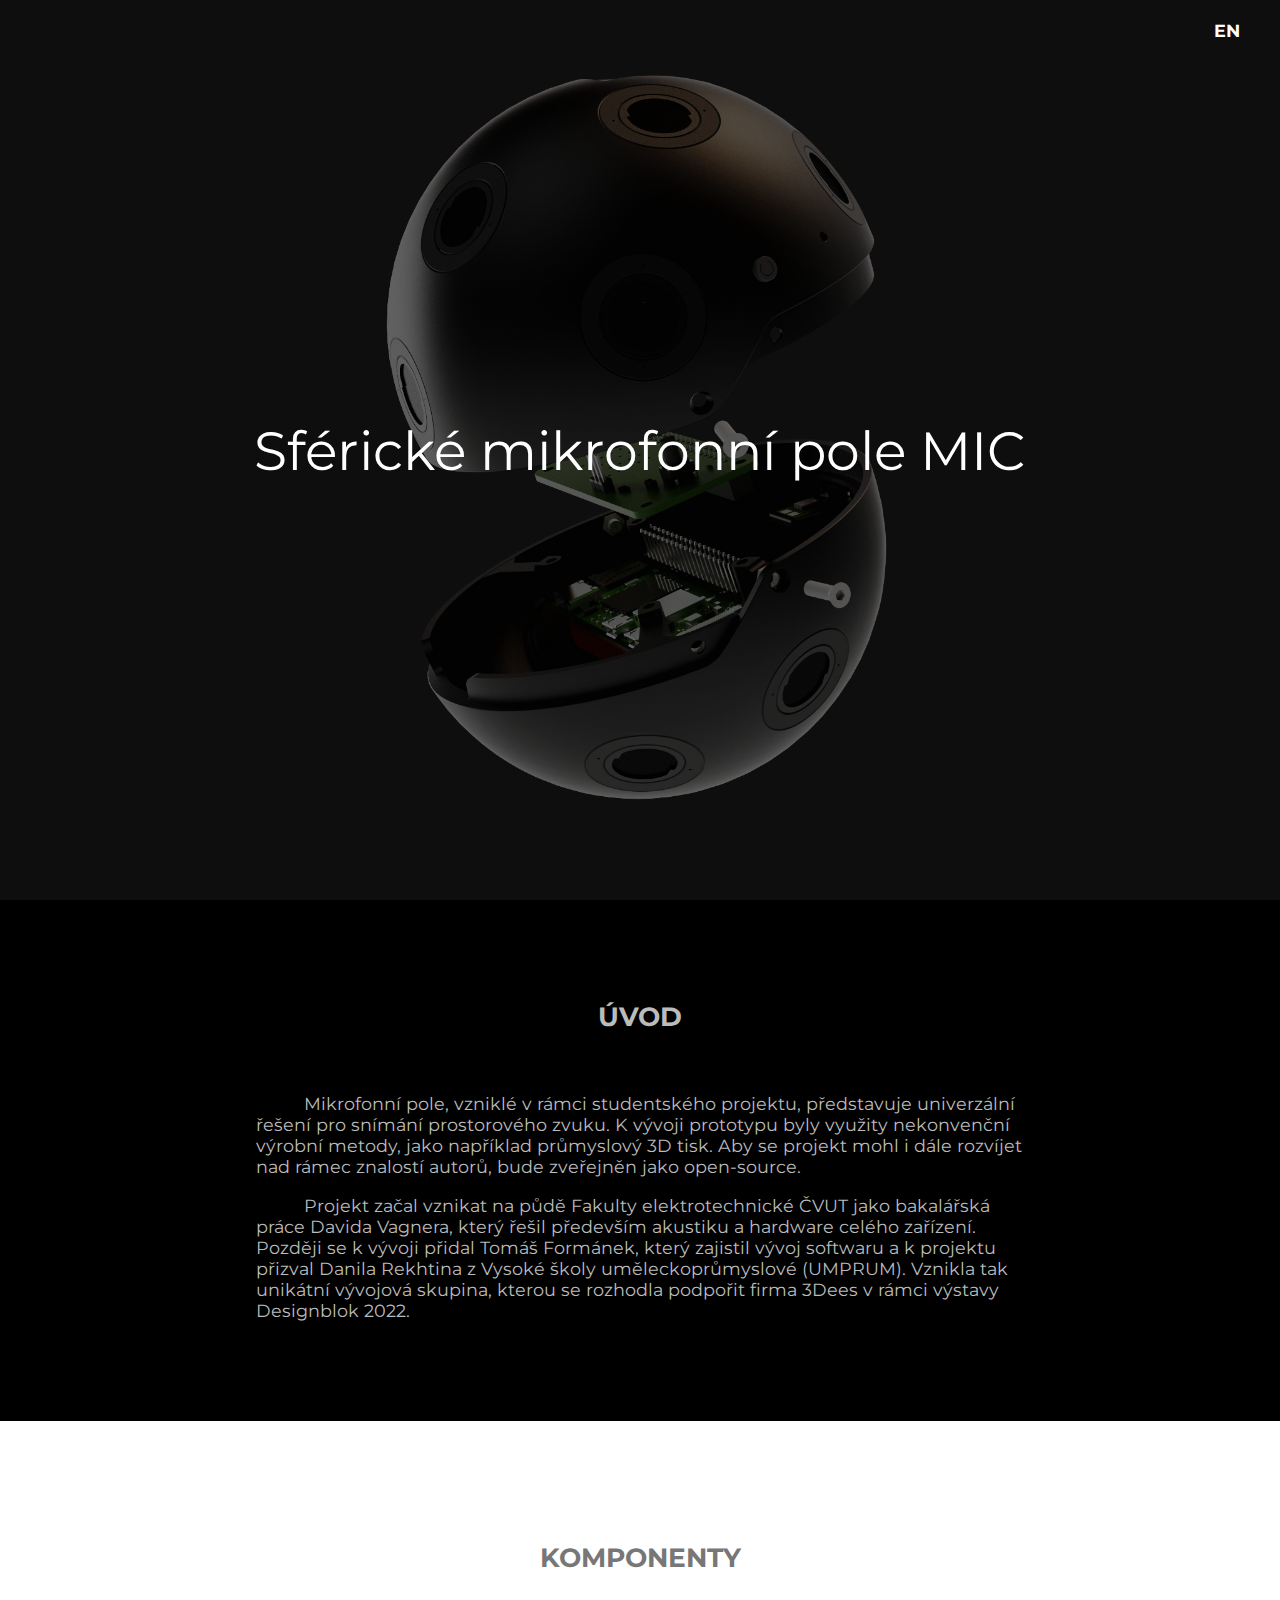
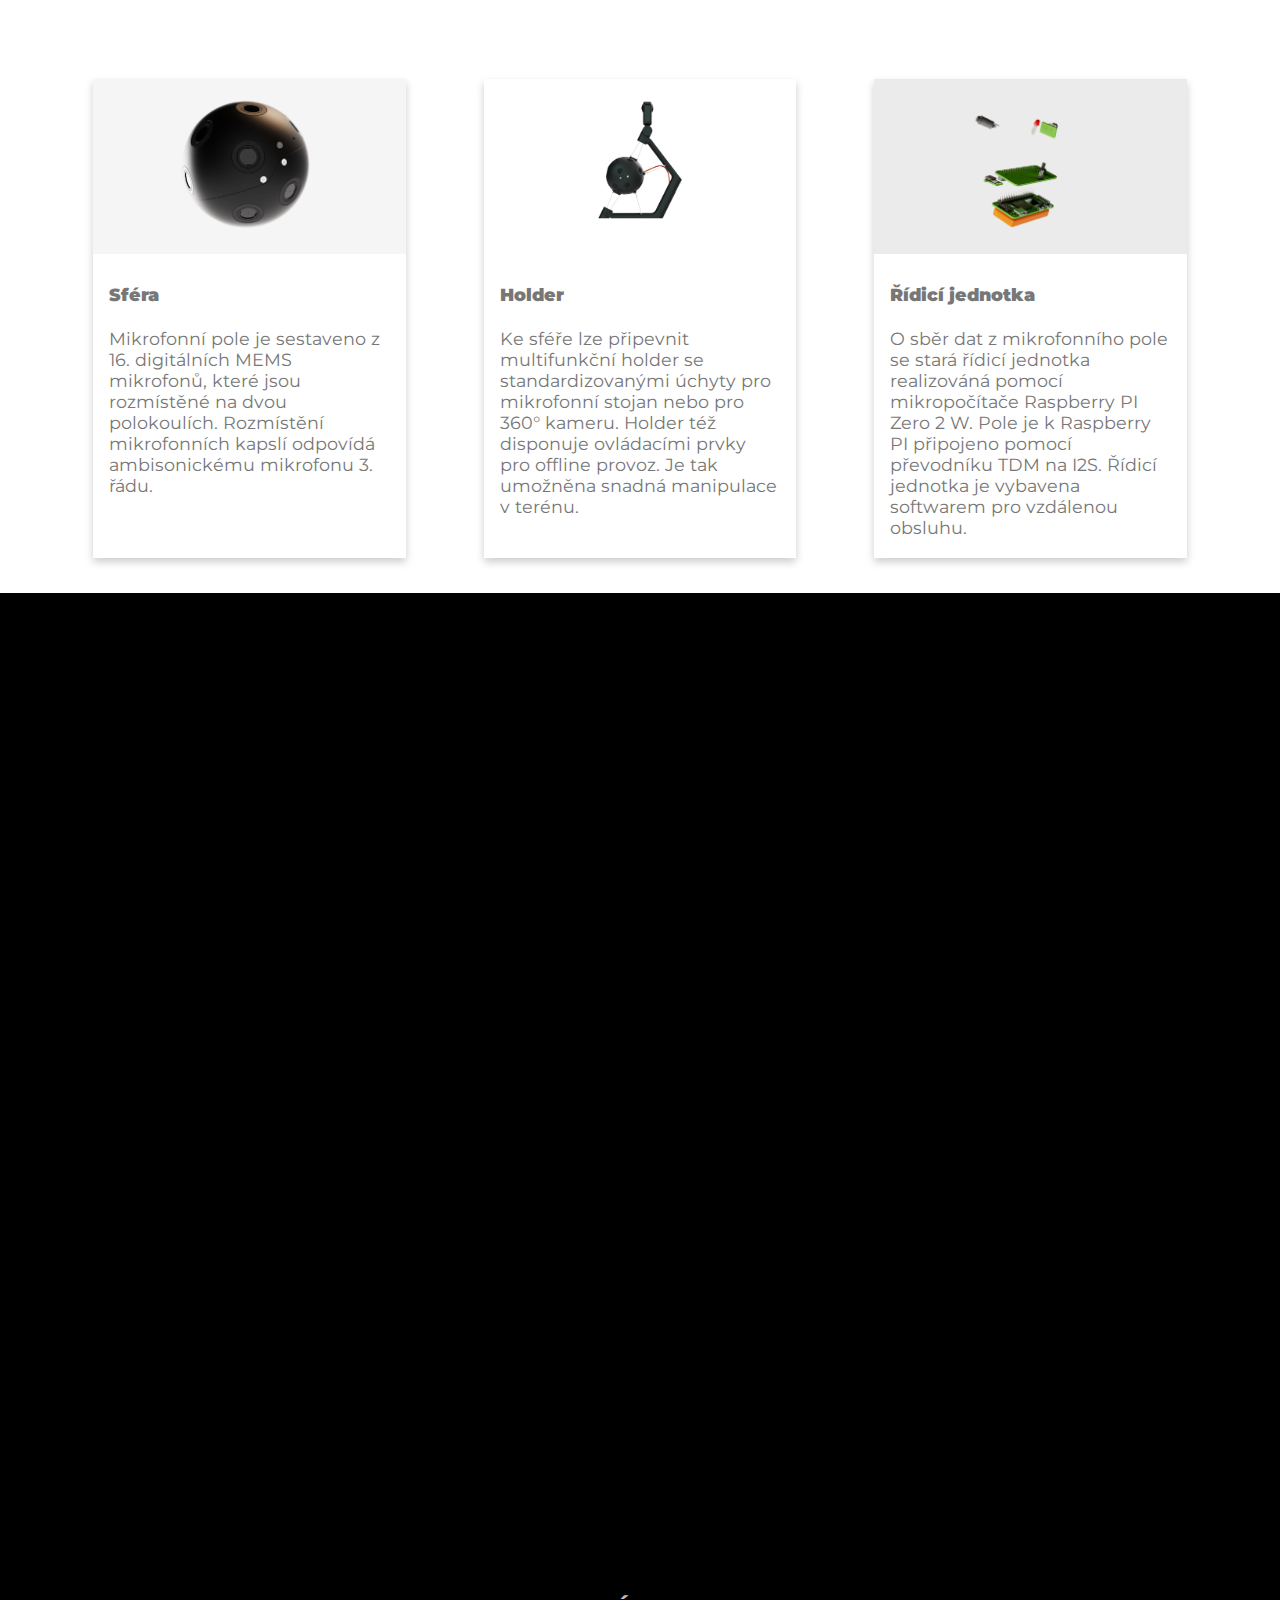
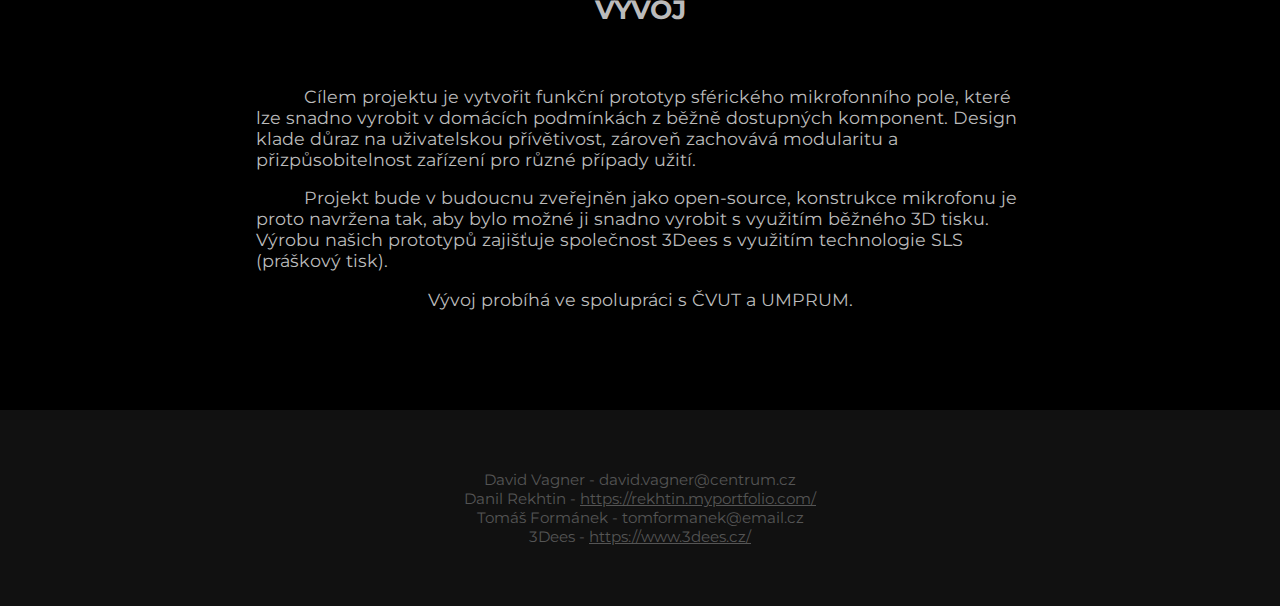
==== index.html @ e0c9b629 "website upload" ====
<!DOCTYPE html>
<html lang="cs">
    <head>
        <meta charset="UTF-8">
        <meta name="viewport" content="width=device-width, initial-scale=1">
        <link rel="icon" type="image/x-icon" href="favicon.ico">
        <link rel="stylesheet" href="styles.css">
        <title>
            MIC          
        </title>
    </head>
    <body>

        <div class="showcase parallax">
            <a href="index_en.html" style="text-decoration: none; color:white; position:absolute; right: 40px; top: 20px;" ><b>EN</b></a>
            <div class="caption">
                <div class="captionbox" style="color: white;">Sférické mikrofonní pole MIC</div>
            </div>
        </div>


        <section id="introduction" class="innersection textsection">
            <h2>Úvod</h2>
            <p>
                Mikrofonní pole, vzniklé v rámci studentského projektu, představuje univerzální řešení pro snímání prostorového zvuku. 
                K vývoji prototypu byly využity nekonvenční výrobní metody, jako například průmyslový 3D tisk. Aby se projekt mohl i dále rozvíjet nad rámec znalostí autorů, bude zveřejněn jako open-source.
            </p>
            <p>
                Projekt začal vznikat na půdě Fakulty elektrotechnické ČVUT jako bakalářská práce Davida Vagnera, který řešil především akustiku a hardware celého zařízení. 
                Později se k vývoji přidal Tomáš Formánek, který zajistil vývoj softwaru a k projektu přizval Danila Rekhtina z Vysoké školy uměleckoprůmyslové (UMPRUM). 
                Vznikla tak unikátní vývojová skupina, kterou se rozhodla podpořit firma 3Dees v rámci výstavy Designblok 2022.
            </p>
        </section>


        <section id="description" class="cardsection">
            <div class="innersection textsection">

            </div>
            <h2>Komponenty</h2>
            <div class="cardboard">

                <div class="card">
                    <img src="tilepic1.jpg" alt="Sféra" style="width:100%">
                    <div class="container">
                        <h4><b>Sféra</b></h4>
                        <p>
                            Mikrofonní pole je sestaveno z 16. digitálních MEMS mikrofonů, které jsou rozmístěné na dvou polokoulích. 
                            Rozmístění mikrofonních kapslí odpovídá ambisonickému mikrofonu 3. řádu.
                        </p>
                    </div>
                </div>

                <div class="card">
                    <img src="tilepic2.jpg" alt="Holder" style="width:100%">
                    <div class="container">
                        <h4><b>Holder</b></h4>
                        <p>
                            Ke sféře lze připevnit multifunkční holder se standardizovanými úchyty pro mikrofonní stojan nebo pro 360° kameru. 
                            Holder též disponuje ovládacími prvky pro offline provoz. Je tak umožněna snadná manipulace v terénu.
                        </p>
                    </div>
                </div>

                <div class="card">
                    <img src="tilepic3.jpg" alt="Řídicí jednotka" style="width:100%">
                    <div class="container">
                        <h4><b>Řídicí jednotka</b></h4>
                        <p>
                            O sběr dat z mikrofonního pole se stará řídicí jednotka realizováná pomocí mikropočítače Raspberry PI Zero 2 W. 
                            Pole je k Raspberry PI připojeno pomocí převodníku TDM na I2S.
                            Řídicí jednotka je vybavena softwarem pro vzdálenou obsluhu.
                    
                        </p>
                    </div>
                </div>

            </div>

        </section>

        <div class="middlepic parallax ">
            <div class="caption">
                <div class="captionbox"></div>
            </div>
        </div>


 

        <section id="development" class="innersection textsection">
            <h2>Vývoj</h2>
            <p>
                Cílem projektu je vytvořit funkční prototyp sférického mikrofonního pole, které lze snadno vyrobit v domácích podmínkách z běžně dostupných komponent.
                Design klade důraz na uživatelskou přívětivost, zároveň zachovává modularitu a přizpůsobitelnost zařízení pro různé případy užití.             
            </p>
            <p>
                Projekt bude v budoucnu zveřejněn jako open-source,
                konstrukce mikrofonu je proto navržena tak, aby bylo možné ji snadno vyrobit s využitím běžného 3D tisku.
                Výrobu našich prototypů zajišťuje společnost 3Dees s využitím technologie SLS (práškový tisk). 

            </p>
            <div style="text-align: center;">
                <span >Vývoj probíhá ve spolupráci s ČVUT a UMPRUM. </span>
            </div>

  
        </section>

        <footer class="textsection">
            <p style="text-indent: 0px; text-align:center; padding-top: 60px; padding-bottom: 60px; color: #555; font-size: 0.9rem;">
                David Vagner - david.vagner@centrum.cz
<br/>
                Danil Rekhtin - <a href="https://rekhtin.myportfolio.com/">https://rekhtin.myportfolio.com/</a>
<br/>
                Tomáš Formánek - tomformanek@email.cz
<br/>
                3Dees - <a href="https://www.3dees.cz/">https://www.3dees.cz/</a>
</p>

        </footer>
    </body>
</html>
---- styles.css ----
@font-face {
  font-family: 'Montseratt'; 
  src: url('Montserrat-VariableFont_wght.ttf'); 
}

.card {
    box-shadow: 0 4px 8px 0 rgba(0,0,0,0.2);
    transition: 0.3s;
    width: 25%;
    background-color: white;
    min-width: 200px;
    margin-top: 30px;
  }

  .card p{
    text-indent: 0ch;
  }
  
  .card:hover {
    box-shadow: 0 8px 20px 0 rgba(0, 0, 0, 0.2);
  }
  
  .container {
    padding: 2px 16px;
  }

  .cardboard{
    display:flex;
    flex-direction: row;
    justify-content: space-evenly;
    padding: 15px;
  }

  
  .textsection{
    padding: 0% 20%;
  }

  @media (max-width: 820px) {
    .cardboard{
      display:flex;
      flex-direction: column;
      align-items: center;
      padding: 15px;
    }
    .card {
      box-shadow: 0 4px 8px 0 rgba(0,0,0,0.2);
      transition: 0.3s;
      width: 100%;
      max-width: 350px;
      background-color: white;
    }
    .textsection{
      padding: 0% 5%;
    }
  }

.cardsection{
    padding: 20px 0px;
    color: #777;
    background-color: white;
}

.showcase {

   background: linear-gradient( rgba(0, 0, 0, 0.6), rgba(0, 0, 0, 0.6) ), url('titlepic.jpg');
}

.middlepic{
  background-image: url("interpic.jpg");
}

.parallax{
  height: 100%; 
  background-attachment: fixed;
  background-position: center;
  background-repeat: no-repeat;
  background-size: cover;
}

  body, html {
    height: 100%;
    margin: 0;
    font: 1.05rem "Montseratt", sans-serif;
    color: #bbb;
    background-color: #000;
  }
  
  footer{
    background-color: #111;
    color: #777;
    font-size: 0.85rem;
  }

  .caption {
    position: relative;
    left: 0;
    top: 50%;
    -ms-transform: translateY(-50%);
    transform: translateY(-50%);
    width: 100%;
    text-align: center;
  }
  
  .captionbox {
    color: #fff;
    padding: 18px;
    font-size: 3.2rem;
    max-width: 800px;
    margin-left: auto;
    margin-right: auto;
  }

  #topbar {
    z-index:1;
    overflow: hidden;
    height: 5%;
    background-color: #111;
    position: fixed; 
    top: 0; 
    width: 100%; 
  }

  #logo{
    height: 100%;
    margin-left: 1%;
  }

  .innersection{
    margin: 100px 0px;
  }


  h2{
    text-align: center;
    margin-bottom: 60px;
    text-transform: uppercase;
  }

  p{
    text-indent: 4ch;
  }

  li{
    margin-bottom: 30px;
  }

  a{
    color:#555;
    text-decoration: underline;
  }
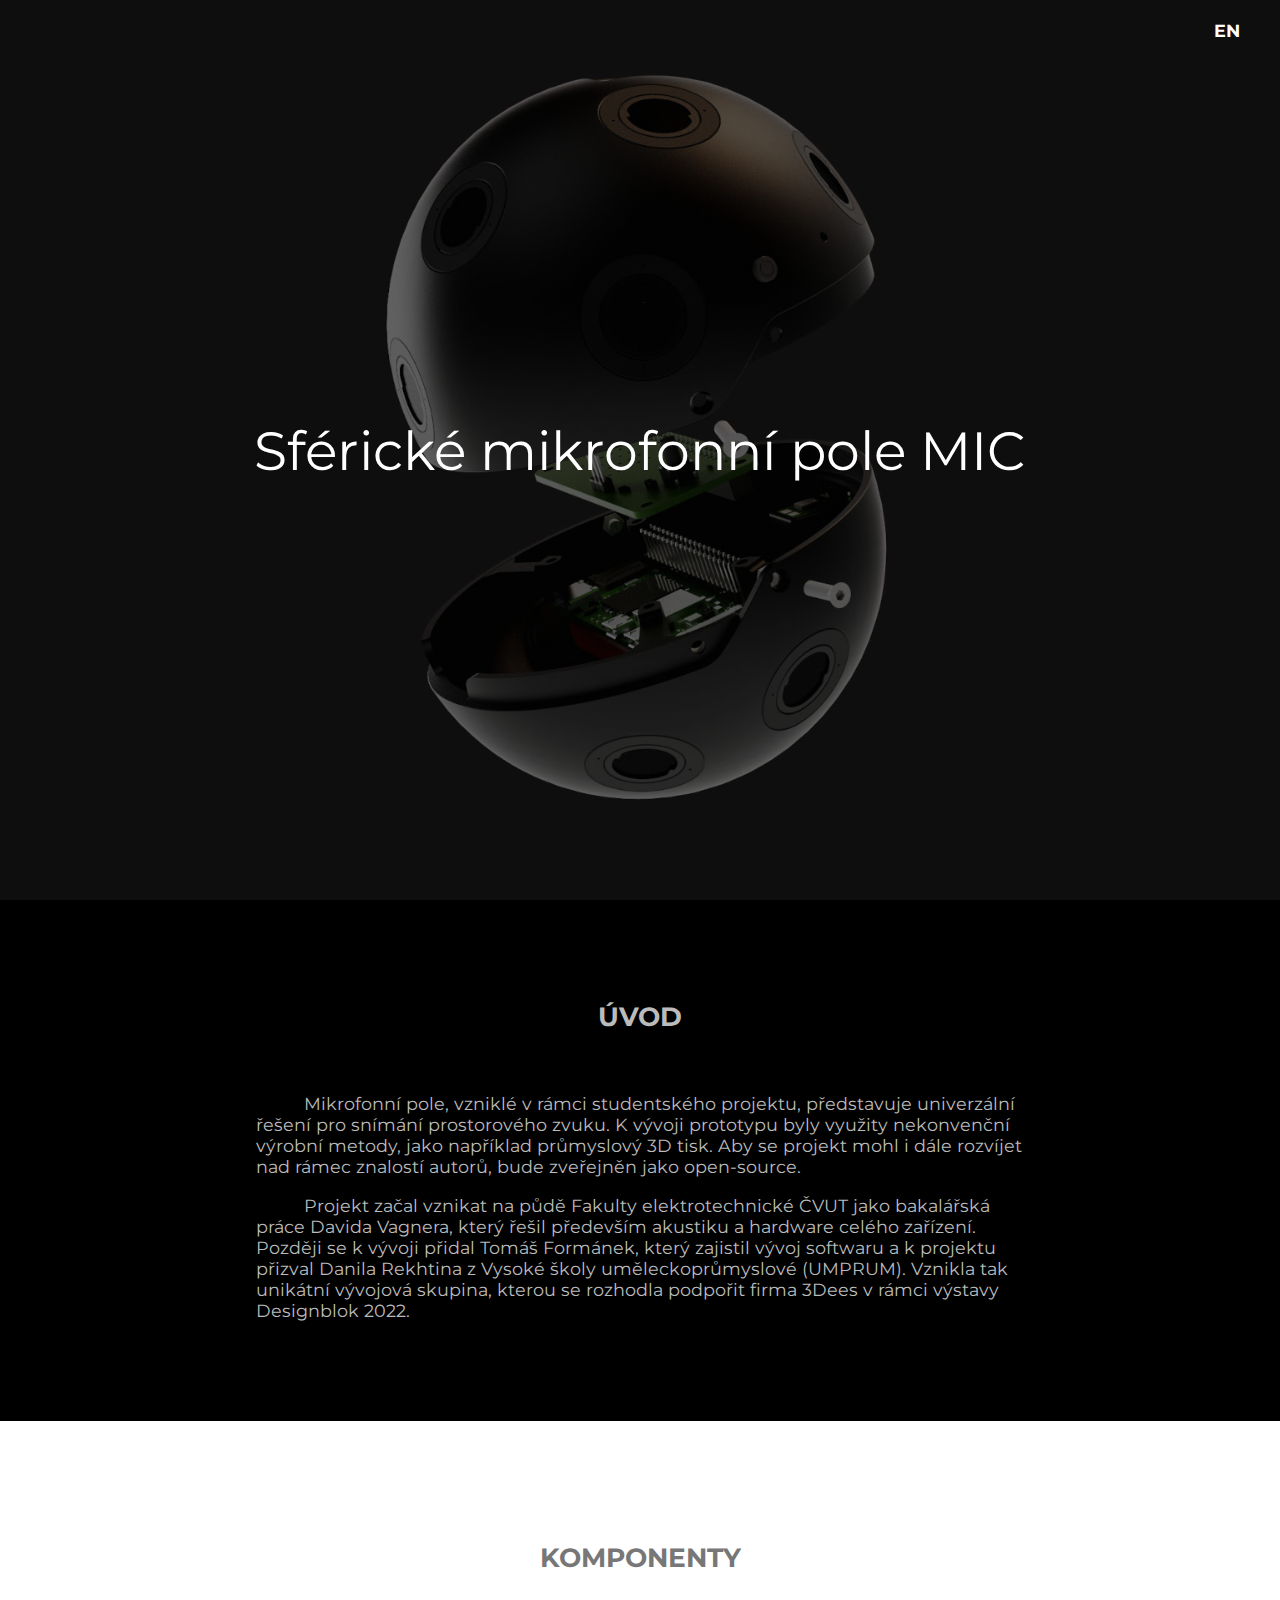
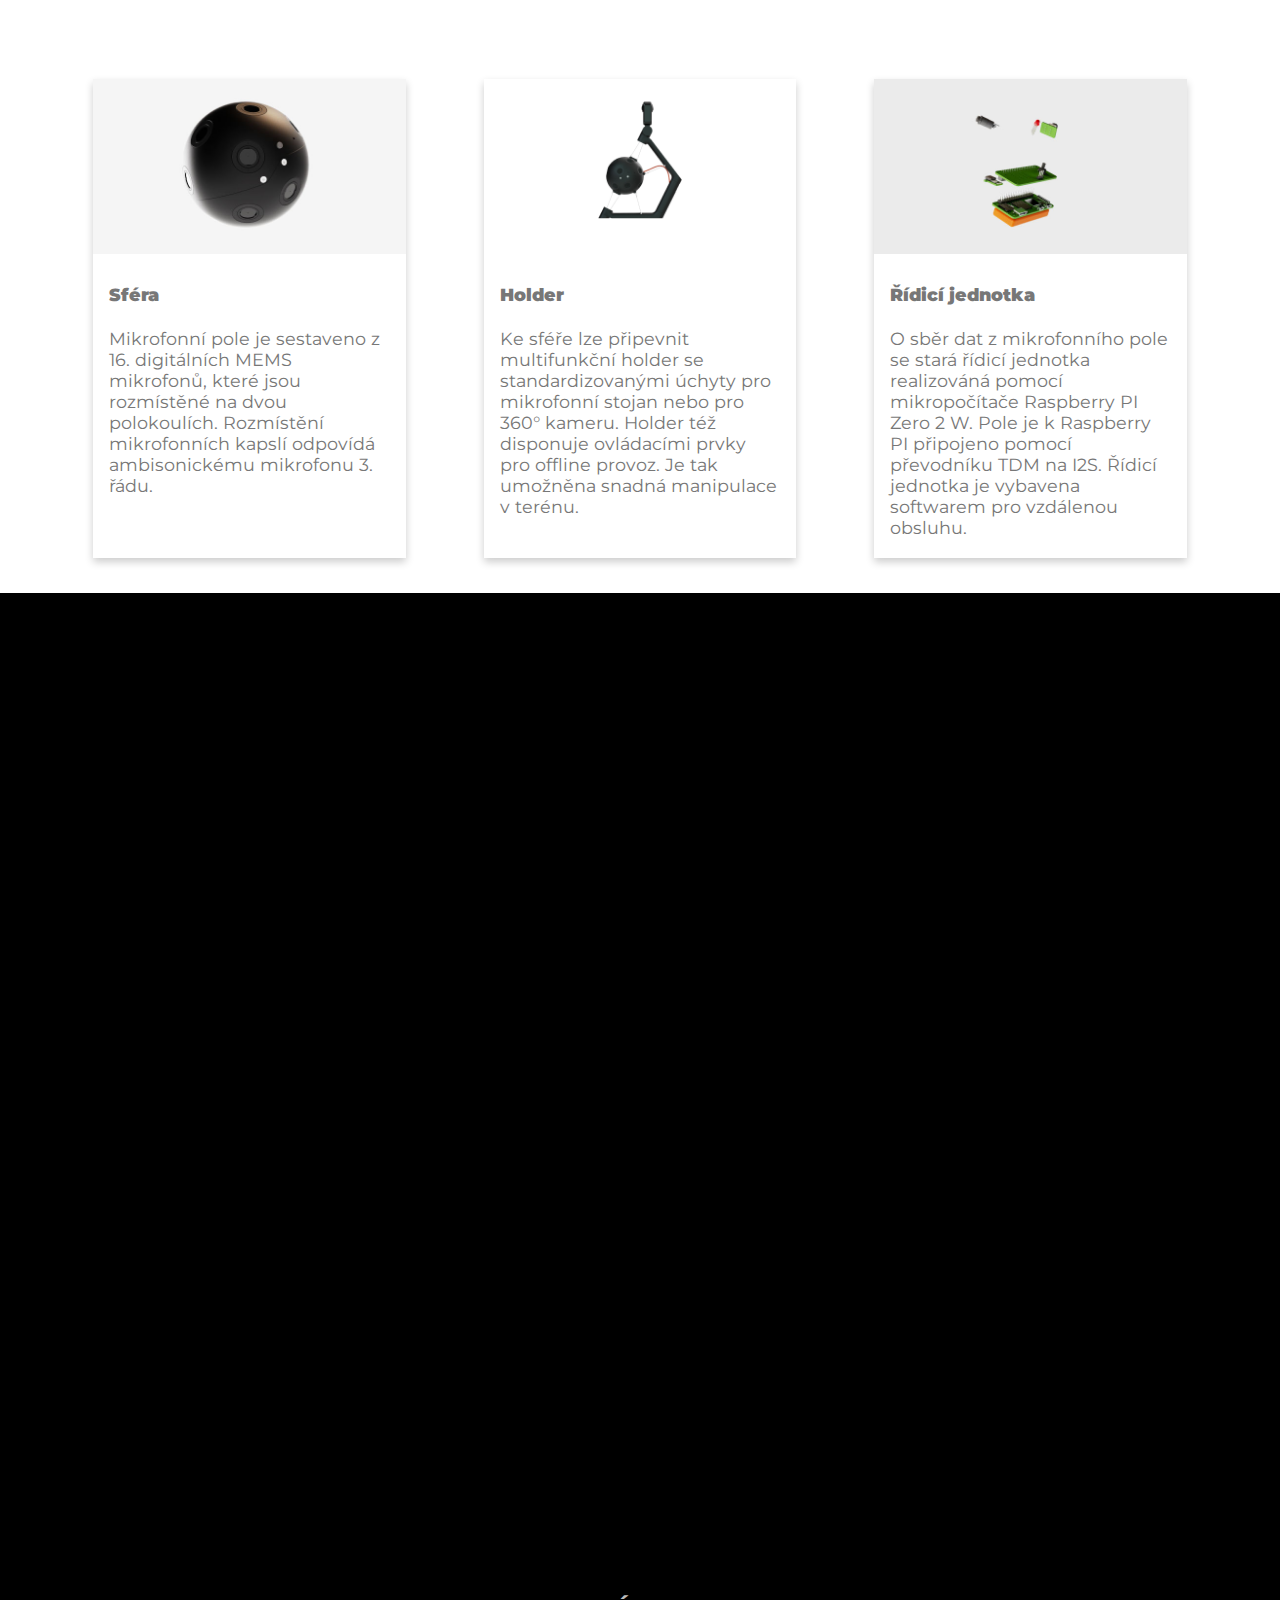
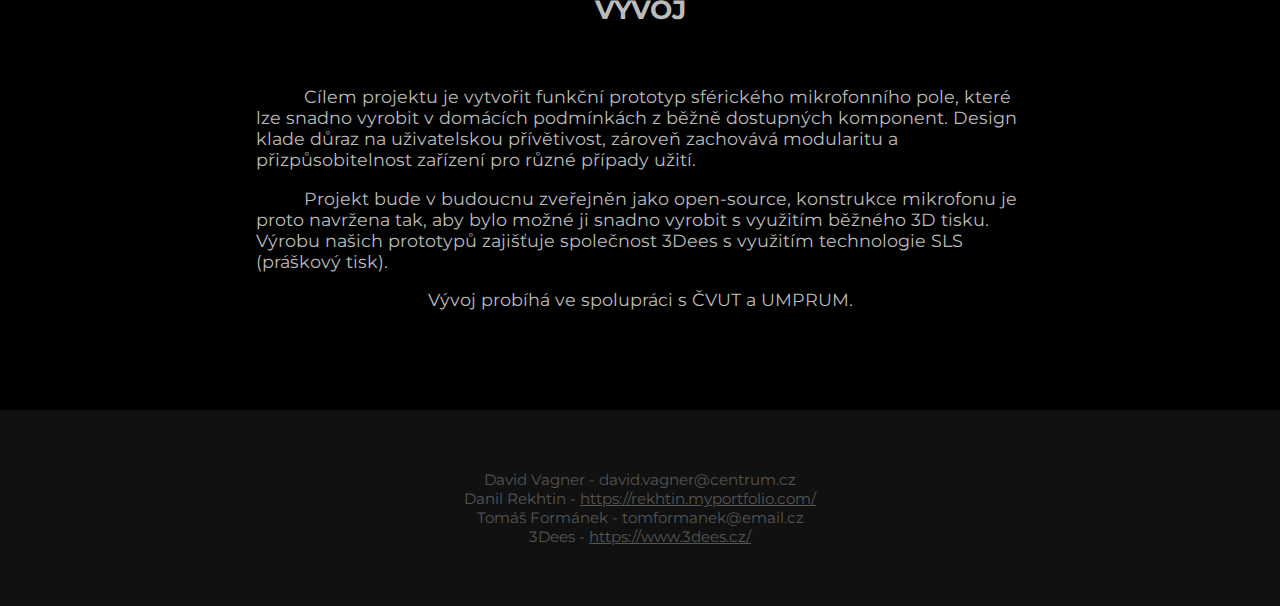
==== commit 8a2c4ce5: "meta edit on both" ====
--- a/index.html
+++ b/index.html
@@ -2,8 +2,9 @@
 <html lang="cs">
     <head>
         <meta charset="UTF-8">
-        <meta name="viewport" content="width=device-width, initial-scale=1">
-        <link rel="icon" type="image/x-icon" href="favicon.ico">
+        <meta name="author" content="Tomáš Formánek">
+        <meta name="viewport" content="width=device-width, initial-scale=1.0">
+        <link rel="icon" type="image/x-icon" href="https://mic-sphere.github.io/favicon.ico">
         <link rel="stylesheet" href="styles.css">
         <title>
             MIC          
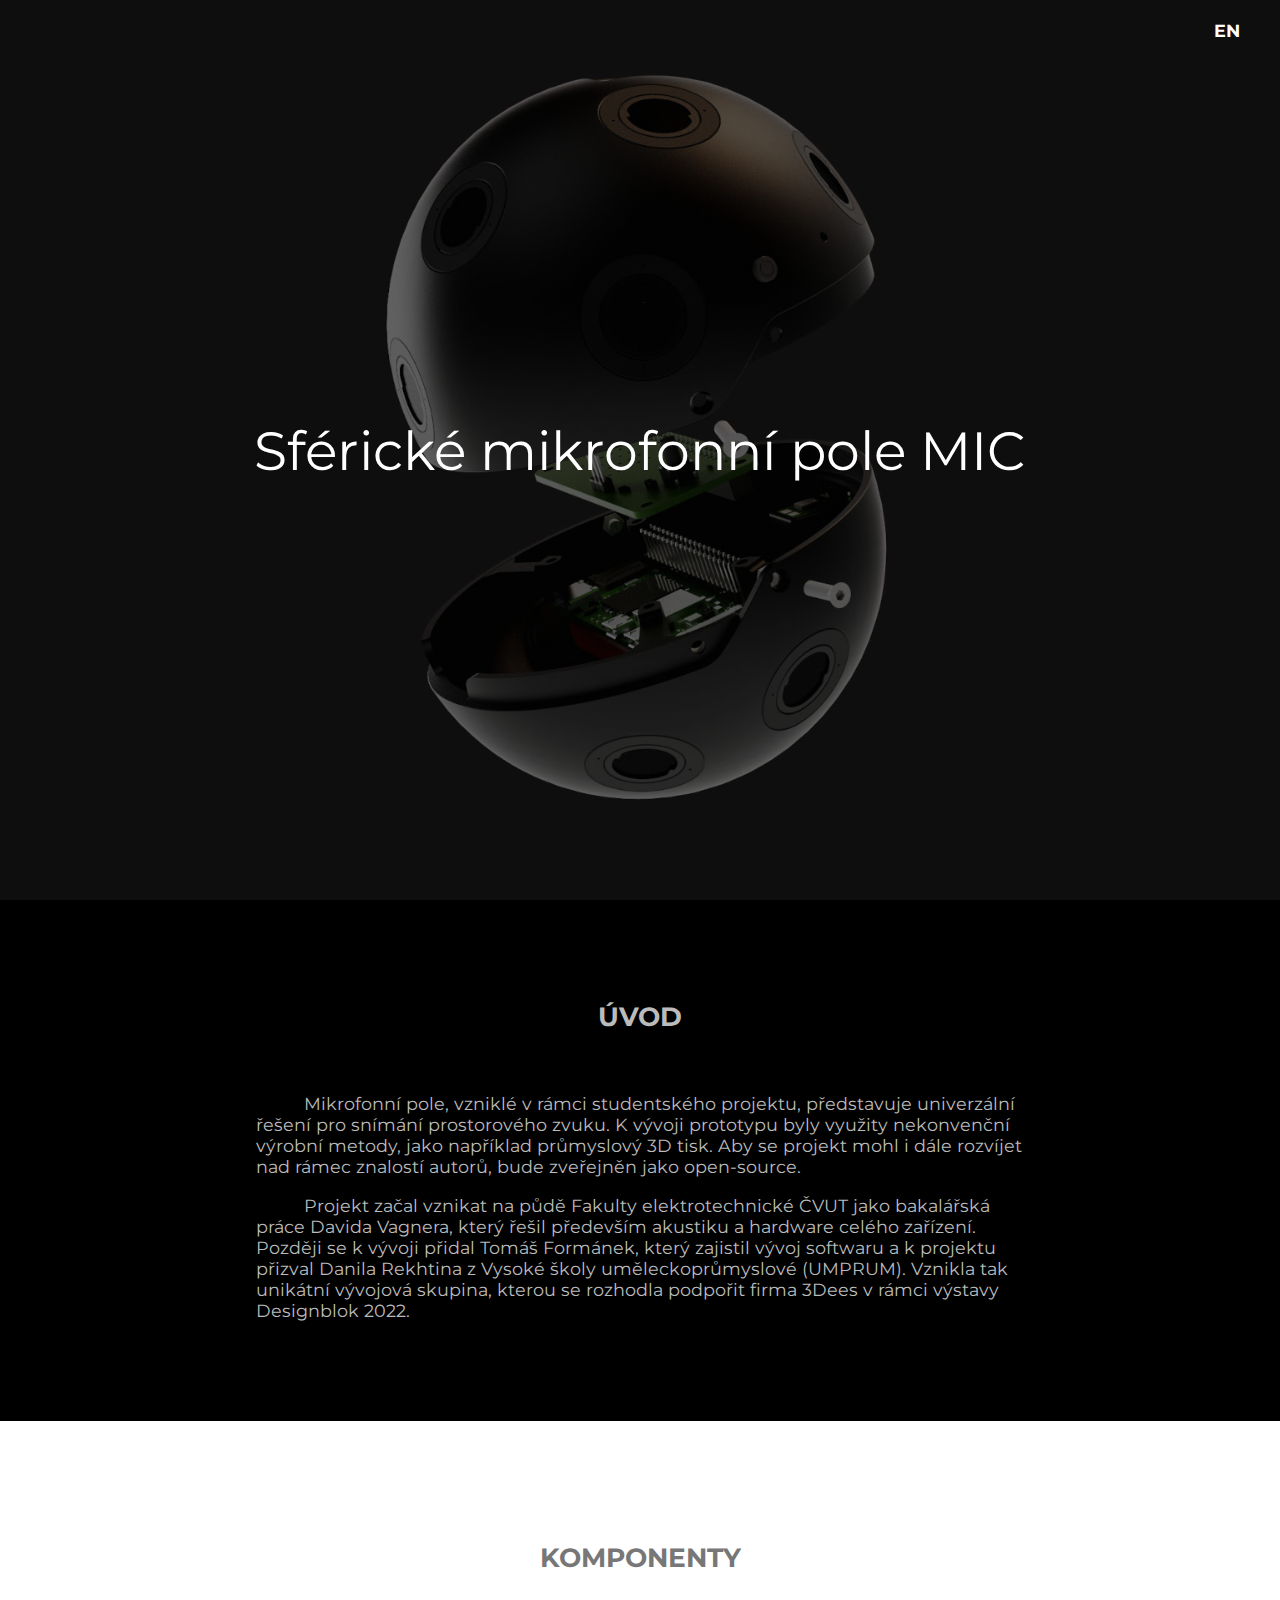
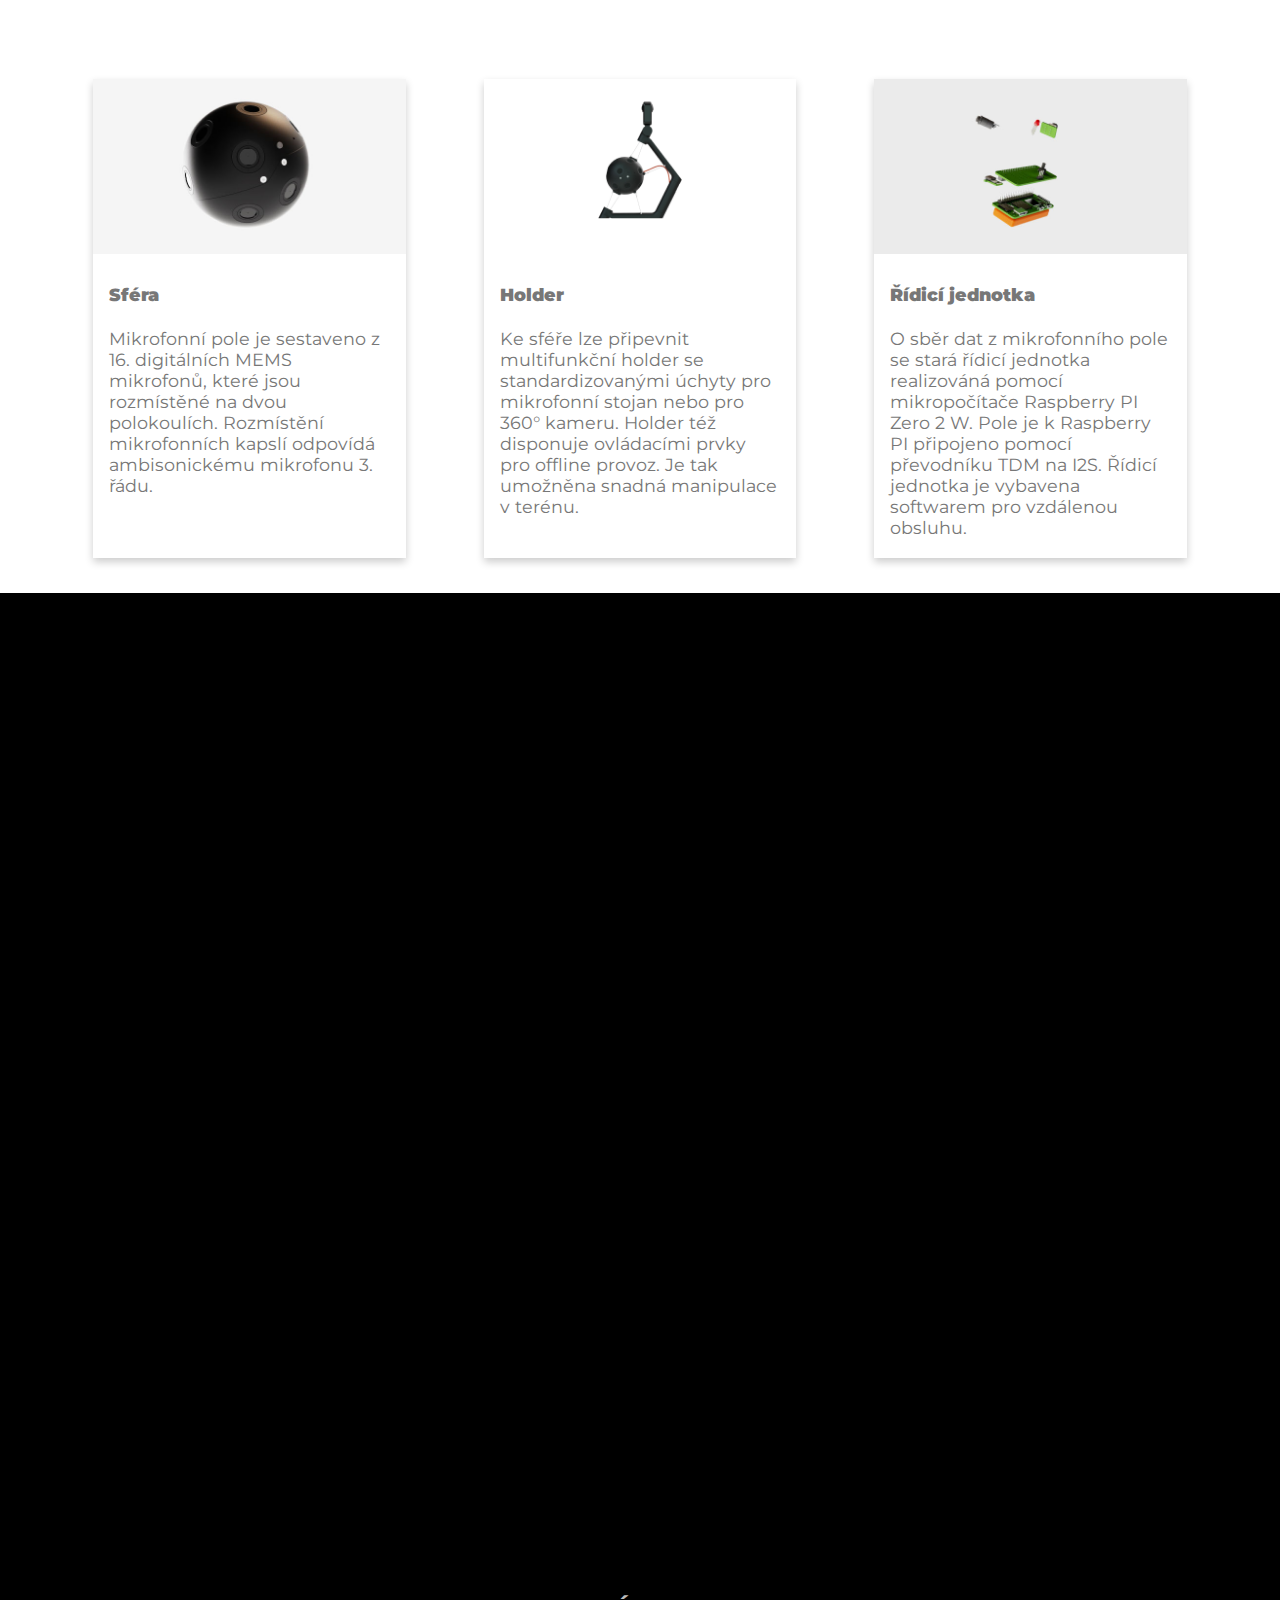
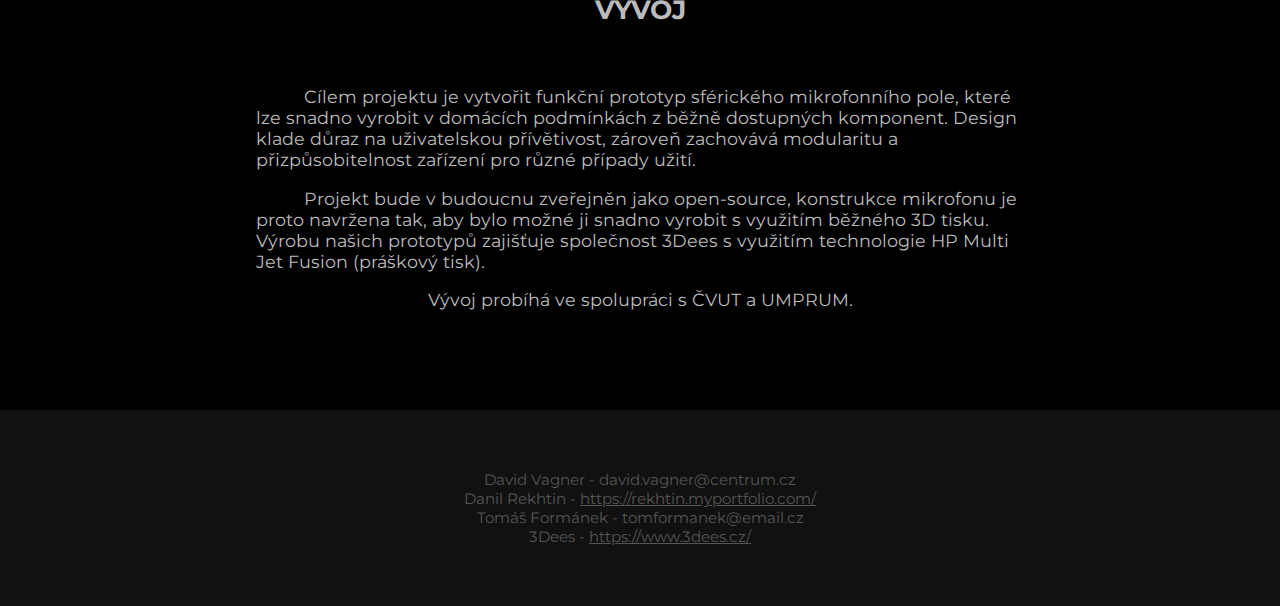
==== commit 957dbf67: "print technology corrected" ====
--- a/index.html
+++ b/index.html
@@ -98,7 +98,7 @@
             <p>
                 Projekt bude v budoucnu zveřejněn jako open-source,
                 konstrukce mikrofonu je proto navržena tak, aby bylo možné ji snadno vyrobit s využitím běžného 3D tisku.
-                Výrobu našich prototypů zajišťuje společnost 3Dees s využitím technologie SLS (práškový tisk). 
+                Výrobu našich prototypů zajišťuje společnost 3Dees s využitím technologie HP Multi Jet Fusion (práškový tisk). 
 
             </p>
             <div style="text-align: center;">
